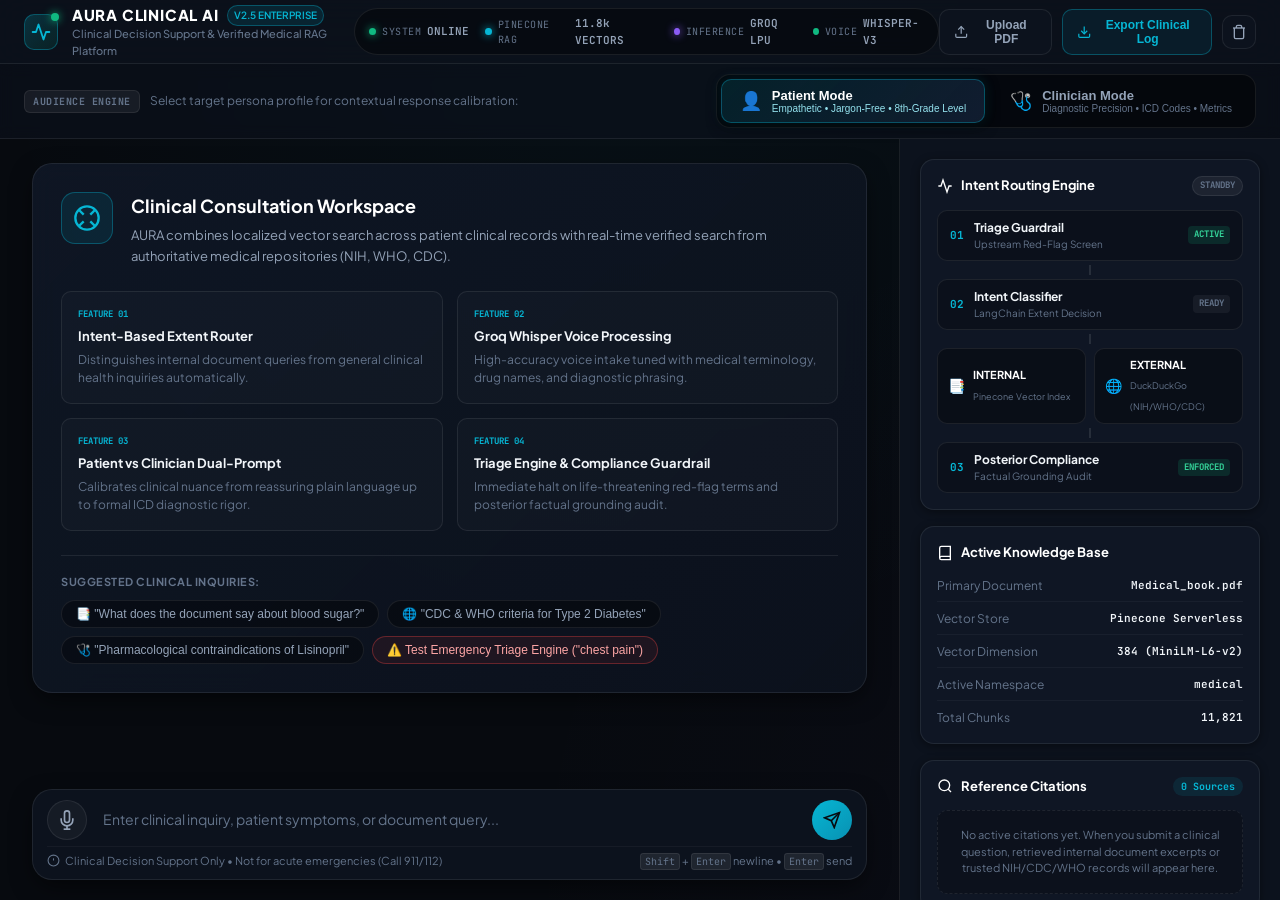
==== static/index.html @ 227b7abd "feat: refactor medical chatbot into AURA Clinical AI with LangChain router, Groq Whisper v3, dual-pr" ====
<!DOCTYPE html>
<html lang="en">
<head>
    <meta charset="UTF-8">
    <meta name="viewport" content="width=device-width, initial-scale=1.0">
    <title>AURA Clinical AI - Enterprise Decision Support & Medical RAG</title>
    <link rel="preconnect" href="https://fonts.googleapis.com">
    <link rel="preconnect" href="https://fonts.gstatic.com" crossorigin>
    <link href="https://fonts.googleapis.com/css2?family=Plus+Jakarta+Sans:wght@300;400;500;600;700;800&family=JetBrains+Mono:wght@400;500;600&display=swap" rel="stylesheet">
    <link rel="stylesheet" href="/static/style.css">
</head>
<body>
    <div class="app-layout">
        <!-- ============================================================
             1. TOP ENTERPRISE CLINICAL NAVIGATION BAR
        ============================================================ -->
        <header class="top-navbar">
            <div class="brand-group">
                <div class="brand-mark">
                    <svg class="pulse-icon" viewBox="0 0 24 24" fill="none" stroke="currentColor" stroke-width="2.2" stroke-linecap="round" stroke-linejoin="round">
                        <path d="M22 12h-4l-3 9L9 3l-3 9H2"/>
                    </svg>
                    <span class="live-ring"></span>
                </div>
                <div class="brand-titles">
                    <div class="title-row">
                        <h1 class="brand-title">AURA CLINICAL AI</h1>
                        <span class="badge-version">v2.5 Enterprise</span>
                    </div>
                    <p class="brand-subtitle">Clinical Decision Support & Verified Medical RAG Platform</p>
                </div>
            </div>

            <!-- Live Telemetry & Status Connection Indicators -->
            <div class="telemetry-bar">
                <div class="telemetry-item" id="system-status-indicator" title="System Health">
                    <span class="indicator-dot dot-green"></span>
                    <span class="telemetry-label">SYSTEM</span>
                    <span class="telemetry-val" id="status-system-val">ONLINE</span>
                </div>
                <div class="telemetry-item" id="pinecone-indicator" title="Pinecone Vector Knowledge Base">
                    <span class="indicator-dot dot-cyan"></span>
                    <span class="telemetry-label">PINECONE RAG</span>
                    <span class="telemetry-val" id="status-pinecone-val">11.8k VECTORS</span>
                </div>
                <div class="telemetry-item" id="groq-indicator" title="Inference Engine">
                    <span class="indicator-dot dot-purple"></span>
                    <span class="telemetry-label">INFERENCE</span>
                    <span class="telemetry-val" id="status-groq-val">GROQ LPU</span>
                </div>
                <div class="telemetry-item" id="whisper-indicator" title="Speech-to-Text Pipeline">
                    <span class="indicator-dot dot-emerald"></span>
                    <span class="telemetry-label">VOICE</span>
                    <span class="telemetry-val">WHISPER-V3</span>
                </div>
            </div>

            <!-- Utility Action Buttons -->
            <div class="nav-actions">
                <button id="btn-upload-pdf" class="btn-utility" title="Upload new medical report or PDF">
                    <svg viewBox="0 0 24 24" width="16" height="16" fill="none" stroke="currentColor" stroke-width="2"><path d="M21 15v4a2 2 0 0 1-2 2H5a2 2 0 0 1-2-2v-4"/><polyline points="17 8 12 3 7 8"/><line x1="12" y1="3" x2="12" y2="15"/></svg>
                    <span>Upload PDF</span>
                </button>
                <button id="btn-export-log" class="btn-utility btn-export" title="Export clinical session log for physician">
                    <svg viewBox="0 0 24 24" width="16" height="16" fill="none" stroke="currentColor" stroke-width="2"><path d="M21 15v4a2 2 0 0 1-2 2H5a2 2 0 0 1-2-2v-4"/><polyline points="7 10 12 15 17 10"/><line x1="12" y1="15" x2="12" y2="3"/></svg>
                    <span>Export Clinical Log</span>
                </button>
                <button id="btn-clear-chat" class="btn-utility btn-icon-only" title="Clear conversation">
                    <svg viewBox="0 0 24 24" width="16" height="16" fill="none" stroke="currentColor" stroke-width="2"><polyline points="3 6 5 6 21 6"/><path d="M19 6v14a2 2 0 0 1-2 2H7a2 2 0 0 1-2-2V6m3 0V4a2 2 0 0 1 2-2h4a2 2 0 0 1 2 2v2"/></svg>
                </button>
            </div>
        </header>

        <!-- ============================================================
             2. AUDIENCE MODIFIER DOCK (PATIENT VS CLINICIAN)
        ============================================================ -->
        <section class="audience-dock">
            <div class="dock-container">
                <div class="mode-label-group">
                    <span class="mode-badge">AUDIENCE ENGINE</span>
                    <span class="mode-caption">Select target persona profile for contextual response calibration:</span>
                </div>
                <div class="segmented-control" role="tablist">
                    <button type="button" class="segment-btn active" id="mode-patient" role="tab" aria-selected="true" data-mode="Patient">
                        <span class="segment-icon">👤</span>
                        <span class="segment-text">
                            <strong>Patient Mode</strong>
                            <small>Empathetic &bull; Jargon-Free &bull; 8th-Grade Level</small>
                        </span>
                    </button>
                    <button type="button" class="segment-btn" id="mode-clinician" role="tab" aria-selected="false" data-mode="Clinician">
                        <span class="segment-icon">🩺</span>
                        <span class="segment-text">
                            <strong>Clinician Mode</strong>
                            <small>Diagnostic Precision &bull; ICD Codes &bull; Metrics</small>
                        </span>
                    </button>
                </div>
            </div>
        </section>

        <!-- ============================================================
             3. PRIMARY TWO-PANE CLINICAL WORKSPACE
        ============================================================ -->
        <main class="main-workspace">
            <!-- LEFT / CENTER WORKSPACE: CONSULTATION STREAM & INPUT -->
            <section class="consultation-pane">
                <div class="stream-container" id="stream-container">
                    <!-- Initial Welcome Card -->
                    <div class="welcome-card" id="welcome-card">
                        <div class="welcome-header">
                            <div class="welcome-icon-box">
                                <svg viewBox="0 0 24 24" width="28" height="28" fill="none" stroke="currentColor" stroke-width="2"><circle cx="12" cy="12" r="10"/><path d="m4.93 4.93 4.24 4.24"/><path d="m14.83 9.17 4.24-4.24"/><path d="m14.83 14.83 4.24 4.24"/><path d="m9.17 14.83-4.24 4.24"/></svg>
                            </div>
                            <div>
                                <h2>Clinical Consultation Workspace</h2>
                                <p class="welcome-desc">AURA combines localized vector search across patient clinical records with real-time verified search from authoritative medical repositories (NIH, WHO, CDC).</p>
                            </div>
                        </div>

                        <div class="welcome-capabilities-grid">
                            <div class="cap-item">
                                <div class="cap-badge">FEATURE 01</div>
                                <h4>Intent-Based Extent Router</h4>
                                <p>Distinguishes internal document queries from general clinical health inquiries automatically.</p>
                            </div>
                            <div class="cap-item">
                                <div class="cap-badge">FEATURE 02</div>
                                <h4>Groq Whisper Voice Processing</h4>
                                <p>High-accuracy voice intake tuned with medical terminology, drug names, and diagnostic phrasing.</p>
                            </div>
                            <div class="cap-item">
                                <div class="cap-badge">FEATURE 03</div>
                                <h4>Patient vs Clinician Dual-Prompt</h4>
                                <p>Calibrates clinical nuance from reassuring plain language up to formal ICD diagnostic rigor.</p>
                            </div>
                            <div class="cap-item">
                                <div class="cap-badge">FEATURE 04</div>
                                <h4>Triage Engine & Compliance Guardrail</h4>
                                <p>Immediate halt on life-threatening red-flag terms and posterior factual grounding audit.</p>
                            </div>
                        </div>

                        <div class="welcome-chips-container">
                            <span class="chips-title">Suggested Clinical Inquiries:</span>
                            <div class="chips-list">
                                <button class="query-chip" data-query="What does the uploaded medical document indicate about blood sugar levels?">📑 "What does the document say about blood sugar?"</button>
                                <button class="query-chip" data-query="What are the symptoms and diagnostic criteria for Type 2 Diabetes according to the CDC and WHO?">🌐 "CDC & WHO criteria for Type 2 Diabetes"</button>
                                <button class="query-chip" data-query="What are the primary adverse reactions and pharmacological contraindications of Lisinopril?">🩺 "Pharmacological contraindications of Lisinopril"</button>
                                <button class="query-chip chip-emergency" data-query="I am experiencing crushing chest pain radiating to my left arm.">⚠️ Test Emergency Triage Engine ("chest pain")</button>
                            </div>
                        </div>
                    </div>

                    <!-- Consultation Messages Stream Container -->
                    <div class="messages-list" id="messages-list"></div>
                </div>

                <!-- Live Voice Recording Float Bar (Hidden by Default) -->
                <div class="voice-floating-bar" id="voice-recording-bar">
                    <div class="recording-visual">
                        <span class="rec-dot"></span>
                        <span class="rec-timer" id="recording-timer">00:00</span>
                        <div class="rec-wave">
                            <span class="bar bar-1"></span>
                            <span class="bar bar-2"></span>
                            <span class="bar bar-3"></span>
                            <span class="bar bar-4"></span>
                            <span class="bar bar-5"></span>
                        </div>
                    </div>
                    <div class="recording-info">
                        <span class="rec-status-text">Recording medical audio...</span>
                        <small class="rec-hint">Groq Whisper-v3 medical lexicon engaged</small>
                    </div>
                    <div class="recording-controls">
                        <button type="button" class="btn-rec-action btn-rec-cancel" id="btn-cancel-recording" title="Cancel recording">Cancel</button>
                        <button type="button" class="btn-rec-action btn-rec-stop" id="btn-stop-recording" title="Stop and transcribe">Stop & Transcribe</button>
                    </div>
                </div>

                <!-- Bottom Floating Input Dock -->
                <div class="input-dock">
                    <form id="chat-form" class="chat-form-box">
                        <div class="input-main-row">
                            <!-- Voice Input Trigger Button -->
                            <button type="button" id="btn-mic-toggle" class="btn-mic" title="Record Voice Consultation (Groq Whisper v3)">
                                <svg class="mic-icon" viewBox="0 0 24 24" width="20" height="20" fill="none" stroke="currentColor" stroke-width="2"><path d="M12 1a3 3 0 0 0-3 3v8a3 3 0 0 0 6 0V4a3 3 0 0 0-3-3z"/><path d="M19 10v2a7 7 0 0 1-14 0v-2"/><line x1="12" y1="19" x2="12" y2="23"/><line x1="8" y1="23" x2="16" y2="23"/></svg>
                            </button>

                            <!-- Question Textarea -->
                            <textarea 
                                id="user-input" 
                                name="question" 
                                class="chat-textarea" 
                                rows="1" 
                                placeholder="Enter clinical inquiry, patient symptoms, or document query..." 
                                required
                            ></textarea>

                            <!-- Send Inquiry Button -->
                            <button type="submit" id="btn-send" class="btn-send" title="Send Inquiry (Enter)">
                                <svg viewBox="0 0 24 24" width="18" height="18" fill="none" stroke="currentColor" stroke-width="2.2"><line x1="22" y1="2" x2="11" y2="13"/><polygon points="22 2 15 22 11 13 2 9 22 2"/></svg>
                            </button>
                        </div>
                        <div class="input-footer-row">
                            <div class="emergency-disclaimer">
                                <svg viewBox="0 0 24 24" width="13" height="13" fill="none" stroke="currentColor" stroke-width="2"><circle cx="12" cy="12" r="10"/><line x1="12" y1="8" x2="12" y2="12"/><line x1="12" y1="16" x2="12.01" y2="16"/></svg>
                                <span>Clinical Decision Support Only &bull; Not for acute emergencies (Call 911/112)</span>
                            </div>
                            <div class="keyboard-shortcuts">
                                <kbd>Shift</kbd> + <kbd>Enter</kbd> newline &bull; <kbd>Enter</kbd> send
                            </div>
                        </div>
                    </form>
                </div>
            </section>

            <!-- RIGHT CLINICAL INTELLIGENCE & TELEMETRY SIDEBAR -->
            <aside class="sidebar-pane">
                <!-- Card 1: Intent Routing Monitor -->
                <div class="sidebar-card">
                    <div class="card-header">
                        <div class="card-header-title">
                            <svg viewBox="0 0 24 24" width="16" height="16" fill="none" stroke="currentColor" stroke-width="2"><polyline points="22 12 18 12 15 21 9 3 6 12 2 12"/></svg>
                            <h3>Intent Routing Engine</h3>
                        </div>
                        <span class="card-badge" id="sidebar-route-badge">STANDBY</span>
                    </div>
                    <div class="routing-pipeline-diagram">
                        <div class="pipeline-step step-triage">
                            <span class="step-num">01</span>
                            <div class="step-content">
                                <span class="step-title">Triage Guardrail</span>
                                <small>Upstream Red-Flag Screen</small>
                            </div>
                            <span class="step-status status-ok">ACTIVE</span>
                        </div>
                        <div class="pipeline-connector"></div>
                        <div class="pipeline-step step-router">
                            <span class="step-num">02</span>
                            <div class="step-content">
                                <span class="step-title">Intent Classifier</span>
                                <small>LangChain Extent Decision</small>
                            </div>
                            <span class="step-status" id="step-router-status">READY</span>
                        </div>
                        <div class="pipeline-connector"></div>
                        <div class="pipeline-branch">
                            <div class="branch-item" id="branch-internal">
                                <span class="branch-icon">📑</span>
                                <div>
                                    <strong>INTERNAL</strong>
                                    <small>Pinecone Vector Index</small>
                                </div>
                            </div>
                            <div class="branch-item" id="branch-external">
                                <span class="branch-icon">🌐</span>
                                <div>
                                    <strong>EXTERNAL</strong>
                                    <small>DuckDuckGo (NIH/WHO/CDC)</small>
                                </div>
                            </div>
                        </div>
                        <div class="pipeline-connector"></div>
                        <div class="pipeline-step step-audit">
                            <span class="step-num">03</span>
                            <div class="step-content">
                                <span class="step-title">Posterior Compliance</span>
                                <small>Factual Grounding Audit</small>
                            </div>
                            <span class="step-status status-ok">ENFORCED</span>
                        </div>
                    </div>
                </div>

                <!-- Card 2: Knowledge Base Telemetry -->
                <div class="sidebar-card">
                    <div class="card-header">
                        <div class="card-header-title">
                            <svg viewBox="0 0 24 24" width="16" height="16" fill="none" stroke="currentColor" stroke-width="2"><path d="M4 19.5A2.5 2.5 0 0 1 6.5 17H20"/><path d="M6.5 2H20v20H6.5A2.5 2.5 0 0 1 4 19.5v-15A2.5 2.5 0 0 1 6.5 2z"/></svg>
                            <h3>Active Knowledge Base</h3>
                        </div>
                    </div>
                    <div class="kb-metrics-list">
                        <div class="kb-metric">
                            <span class="kb-label">Primary Document</span>
                            <span class="kb-value">Medical_book.pdf</span>
                        </div>
                        <div class="kb-metric">
                            <span class="kb-label">Vector Store</span>
                            <span class="kb-value">Pinecone Serverless</span>
                        </div>
                        <div class="kb-metric">
                            <span class="kb-label">Vector Dimension</span>
                            <span class="kb-value">384 (MiniLM-L6-v2)</span>
                        </div>
                        <div class="kb-metric">
                            <span class="kb-label">Active Namespace</span>
                            <span class="kb-value" id="kb-namespace-val">medical</span>
                        </div>
                        <div class="kb-metric">
                            <span class="kb-label">Total Chunks</span>
                            <span class="kb-value" id="kb-chunks-val">11,821</span>
                        </div>
                    </div>
                </div>

                <!-- Card 3: Source Citations Inspector -->
                <div class="sidebar-card" id="citations-sidebar-card">
                    <div class="card-header">
                        <div class="card-header-title">
                            <svg viewBox="0 0 24 24" width="16" height="16" fill="none" stroke="currentColor" stroke-width="2"><circle cx="11" cy="11" r="8"/><line x1="21" y1="21" x2="16.65" y2="16.65"/></svg>
                            <h3>Reference Citations</h3>
                        </div>
                        <span class="citations-count-pill" id="citations-count-pill">0 Sources</span>
                    </div>
                    <div class="citations-body" id="sidebar-citations-body">
                        <div class="citations-empty-state">
                            <p>No active citations yet. When you submit a clinical question, retrieved internal document excerpts or trusted NIH/CDC/WHO records will appear here.</p>
                        </div>
                    </div>
                </div>

                <!-- Card 4: Session Metrics & Compliance Log -->
                <div class="sidebar-card">
                    <div class="card-header">
                        <div class="card-header-title">
                            <svg viewBox="0 0 24 24" width="16" height="16" fill="none" stroke="currentColor" stroke-width="2"><rect x="2" y="3" width="20" height="14" rx="2" ry="2"/><line x1="8" y1="21" x2="16" y2="21"/><line x1="12" y1="17" x2="12" y2="21"/></svg>
                            <h3>Clinical Session Audit</h3>
                        </div>
                    </div>
                    <div class="session-stats-grid">
                        <div class="stat-box">
                            <span class="stat-num" id="stat-query-count">0</span>
                            <span class="stat-name">Inquiries</span>
                        </div>
                        <div class="stat-box">
                            <span class="stat-num" id="stat-route-internal">0</span>
                            <span class="stat-name">Internal RAG</span>
                        </div>
                        <div class="stat-box">
                            <span class="stat-num" id="stat-route-external">0</span>
                            <span class="stat-name">External DDG</span>
                        </div>
                        <div class="stat-box">
                            <span class="stat-num" id="stat-triage-count">0</span>
                            <span class="stat-name">Emergency Triaged</span>
                        </div>
                    </div>
                </div>
            </aside>
        </main>

        <!-- ============================================================
             4. MODAL: PDF UPLOAD WORKSTATION
        ============================================================ -->
        <div class="modal-backdrop" id="modal-upload" style="display: none;">
            <div class="modal-box">
                <div class="modal-header">
                    <div class="modal-title-group">
                        <div class="modal-icon">📑</div>
                        <div>
                            <h3>Ingest Clinical PDF Document</h3>
                            <p>Upload a new medical record, lab report, or textbook into Pinecone vector index.</p>
                        </div>
                    </div>
                    <button type="button" class="btn-modal-close" id="btn-close-upload-modal">&times;</button>
                </div>
                <div class="modal-body">
                    <div class="drop-zone" id="pdf-drop-zone">
                        <svg viewBox="0 0 24 24" width="40" height="40" fill="none" stroke="currentColor" stroke-width="1.8"><path d="M21 15v4a2 2 0 0 1-2 2H5a2 2 0 0 1-2-2v-4"/><polyline points="17 8 12 3 7 8"/><line x1="12" y1="3" x2="12" y2="15"/></svg>
                        <p class="drop-text">Drag & drop clinical PDF file here, or <span class="drop-highlight">browse files</span></p>
                        <span class="drop-sub">Supported format: PDF up to 32MB</span>
                        <input type="file" id="pdf-file-input" accept="application/pdf" style="display: none;">
                    </div>
                    <div class="file-preview-bar" id="file-preview-bar" style="display: none;">
                        <span class="preview-filename" id="preview-filename">report.pdf</span>
                        <span class="preview-filesize" id="preview-filesize">2.4 MB</span>
                    </div>
                    <div class="upload-progress-box" id="upload-progress-box" style="display: none;">
                        <div class="progress-bar-track">
                            <div class="progress-bar-fill" id="upload-progress-bar"></div>
                        </div>
                        <span class="progress-status-text" id="upload-progress-text">Processing document chunks and generating embeddings...</span>
                    </div>
                </div>
                <div class="modal-footer">
                    <button type="button" class="btn-modal-cancel" id="btn-cancel-upload">Cancel</button>
                    <button type="button" class="btn-modal-primary" id="btn-submit-upload" disabled>Ingest into Knowledge Base</button>
                </div>
            </div>
        </div>

        <!-- ============================================================
             5. MODAL: CLINICAL SESSION EXPORT PREVIEW
        ============================================================ -->
        <div class="modal-backdrop" id="modal-export" style="display: none;">
            <div class="modal-box modal-lg">
                <div class="modal-header">
                    <div class="modal-title-group">
                        <div class="modal-icon">📋</div>
                        <div>
                            <h3>Physician Clinical Consultation Log</h3>
                            <p>Structured summary of patient interactions, source citations, and audit verification.</p>
                        </div>
                    </div>
                    <button type="button" class="btn-modal-close" id="btn-close-export-modal">&times;</button>
                </div>
                <div class="modal-body">
                    <pre class="export-preview-pane" id="export-preview-pane"></pre>
                </div>
                <div class="modal-footer">
                    <button type="button" class="btn-modal-cancel" id="btn-copy-export">Copy to Clipboard</button>
                    <button type="button" class="btn-modal-secondary" id="btn-download-json">Download JSON</button>
                    <button type="button" class="btn-modal-primary" id="btn-download-txt">Download Formatted Report (.txt)</button>
                </div>
            </div>
        </div>
    </div>

    <!-- Application JavaScript Runtime -->
    <script src="/static/script.js"></script>
</body>
</html>
---- static/style.css ----
/* ==============================================================================
   AURA CLINICAL AI - ENTERPRISE OBSIDIAN & SLATE DARK THEME
   Production Clinical Decision Support Stylesheet
============================================================================== */

:root {
    /* Obsidian & Slate Palette */
    --bg-canvas: #070a0f;
    --bg-surface: #0c121d;
    --bg-surface-hover: #111a2a;
    --bg-elevated: #152238;
    --bg-card: rgba(16, 24, 39, 0.75);
    --bg-glass: rgba(12, 18, 29, 0.85);
    --bg-glass-card: rgba(21, 34, 56, 0.6);

    /* Hairline Glassmorphism Borders */
    --border-subtle: rgba(255, 255, 255, 0.08);
    --border-medium: rgba(255, 255, 255, 0.14);
    --border-cyan: rgba(6, 182, 212, 0.35);
    --border-emerald: rgba(16, 185, 129, 0.35);
    --border-red: rgba(239, 68, 68, 0.45);

    /* Accent & Clinical Colors */
    --cyan-primary: #06b6d4;
    --cyan-glow: rgba(6, 182, 212, 0.25);
    --emerald-primary: #10b981;
    --emerald-glow: rgba(16, 185, 129, 0.25);
    --purple-primary: #8b5cf6;
    --purple-glow: rgba(139, 92, 246, 0.25);
    --amber-primary: #f59e0b;
    --amber-glow: rgba(245, 158, 11, 0.25);
    --red-emergency: #ef4444;
    --red-emergency-deep: #7f1d1d;
    --red-glow: rgba(239, 68, 68, 0.4);

    /* Typography Hierarchy */
    --text-pure: #ffffff;
    --text-primary: #f1f5f9;
    --text-secondary: #94a3b8;
    --text-muted: #64748b;
    --text-dark: #334155;

    /* Shadows & Radii */
    --radius-sm: 6px;
    --radius-md: 10px;
    --radius-lg: 14px;
    --radius-xl: 20px;
    --radius-full: 9999px;

    --shadow-sm: 0 2px 8px rgba(0, 0, 0, 0.4);
    --shadow-md: 0 8px 24px -4px rgba(0, 0, 0, 0.6);
    --shadow-lg: 0 16px 36px -8px rgba(0, 0, 0, 0.8);
    --shadow-cyan: 0 0 20px rgba(6, 182, 212, 0.2);
    --shadow-emergency: 0 0 30px rgba(239, 68, 68, 0.35);

    /* Transitions */
    --trans-fast: 0.15s cubic-bezier(0.4, 0, 0.2, 1);
    --trans-normal: 0.25s cubic-bezier(0.4, 0, 0.2, 1);
}

/* ==============================================================================
   RESET & FOUNDATION
============================================================================== */

*, *::before, *::after {
    box-sizing: border-box;
    margin: 0;
    padding: 0;
}

html, body {
    width: 100%;
    height: 100%;
    background-color: var(--bg-canvas);
    color: var(--text-primary);
    font-family: 'Plus Jakarta Sans', -apple-system, BlinkMacSystemFont, 'Segoe UI', Roboto, sans-serif;
    font-size: 14px;
    line-height: 1.5;
    -webkit-font-smoothing: antialiased;
    -moz-osx-font-smoothing: grayscale;
    overflow: hidden;
}

/* Custom Scrollbars */
::-webkit-scrollbar {
    width: 6px;
    height: 6px;
}
::-webkit-scrollbar-track {
    background: transparent;
}
::-webkit-scrollbar-thumb {
    background: rgba(255, 255, 255, 0.12);
    border-radius: var(--radius-full);
}
::-webkit-scrollbar-thumb:hover {
    background: rgba(255, 255, 255, 0.22);
}

/* ==============================================================================
   APPLICATION LAYOUT CONTAINER
============================================================================== */

.app-layout {
    display: flex;
    flex-direction: column;
    height: 100vh;
    width: 100vw;
    background: radial-gradient(circle at 50% 0%, rgba(6, 182, 212, 0.04) 0%, transparent 60%),
                radial-gradient(circle at 100% 100%, rgba(139, 92, 246, 0.03) 0%, transparent 50%),
                var(--bg-canvas);
    position: relative;
    overflow: hidden;
}

/* ==============================================================================
   1. TOP CLINICAL NAVIGATION BAR
============================================================================== */

.top-navbar {
    display: flex;
    align-items: center;
    justify-content: space-between;
    height: 64px;
    padding: 0 24px;
    background: var(--bg-glass);
    backdrop-filter: blur(16px);
    -webkit-backdrop-filter: blur(16px);
    border-bottom: 1px solid var(--border-subtle);
    z-index: 100;
    flex-shrink: 0;
}

.brand-group {
    display: flex;
    align-items: center;
    gap: 14px;
}

.brand-mark {
    position: relative;
    width: 36px;
    height: 36px;
    background: linear-gradient(135deg, rgba(6, 182, 212, 0.2), rgba(16, 185, 129, 0.1));
    border: 1px solid var(--border-cyan);
    border-radius: var(--radius-md);
    display: flex;
    align-items: center;
    justify-content: center;
    color: var(--cyan-primary);
}

.pulse-icon {
    width: 20px;
    height: 20px;
    animation: gentle-heartbeat 2.4s ease-in-out infinite;
}

.live-ring {
    position: absolute;
    top: -2px;
    right: -2px;
    width: 8px;
    height: 8px;
    background-color: var(--emerald-primary);
    border-radius: 50%;
    box-shadow: 0 0 8px var(--emerald-primary);
}

.brand-titles {
    display: flex;
    flex-direction: column;
}

.title-row {
    display: flex;
    align-items: center;
    gap: 8px;
}

.brand-title {
    font-size: 15px;
    font-weight: 800;
    letter-spacing: 0.8px;
    color: var(--text-pure);
}

.badge-version {
    font-size: 10px;
    font-weight: 600;
    text-transform: uppercase;
    padding: 2px 6px;
    background: rgba(6, 182, 212, 0.12);
    border: 1px solid var(--border-cyan);
    color: var(--cyan-primary);
    border-radius: var(--radius-full);
}

.brand-subtitle {
    font-size: 11px;
    color: var(--text-muted);
    font-weight: 500;
}

/* Telemetry Connection Bar */
.telemetry-bar {
    display: flex;
    align-items: center;
    gap: 16px;
    background: rgba(0, 0, 0, 0.35);
    padding: 6px 14px;
    border-radius: var(--radius-full);
    border: 1px solid var(--border-subtle);
}

.telemetry-item {
    display: flex;
    align-items: center;
    gap: 6px;
    font-size: 11px;
    font-family: 'JetBrains Mono', monospace;
}

.indicator-dot {
    width: 7px;
    height: 7px;
    border-radius: 50%;
    display: inline-block;
    position: relative;
}

.dot-green {
    background-color: var(--emerald-primary);
    box-shadow: 0 0 8px var(--emerald-primary);
    animation: pulse-ring 2s infinite;
}

.dot-cyan {
    background-color: var(--cyan-primary);
    box-shadow: 0 0 8px var(--cyan-primary);
}

.dot-purple {
    background-color: var(--purple-primary);
    box-shadow: 0 0 8px var(--purple-primary);
}

.dot-emerald {
    background-color: var(--emerald-primary);
}

.telemetry-label {
    color: var(--text-muted);
    font-size: 10px;
    letter-spacing: 0.5px;
}

.telemetry-val {
    color: var(--text-secondary);
    font-weight: 600;
}

/* Nav Actions */
.nav-actions {
    display: flex;
    align-items: center;
    gap: 10px;
}

.btn-utility {
    display: flex;
    align-items: center;
    gap: 7px;
    padding: 8px 14px;
    background: var(--bg-surface);
    border: 1px solid var(--border-subtle);
    border-radius: var(--radius-md);
    color: var(--text-secondary);
    font-size: 12px;
    font-weight: 600;
    cursor: pointer;
    transition: all var(--trans-fast);
}

.btn-utility:hover {
    background: var(--bg-surface-hover);
    border-color: var(--border-medium);
    color: var(--text-primary);
}

.btn-export {
    background: rgba(6, 182, 212, 0.08);
    border-color: var(--border-cyan);
    color: var(--cyan-primary);
}

.btn-export:hover {
    background: rgba(6, 182, 212, 0.16);
    color: var(--text-pure);
    box-shadow: var(--shadow-cyan);
}

.btn-icon-only {
    padding: 8px;
}

/* ==============================================================================
   2. AUDIENCE MODIFIER DOCK (PATIENT VS CLINICIAN)
============================================================================== */

.audience-dock {
    padding: 10px 24px;
    background: rgba(12, 18, 29, 0.6);
    border-bottom: 1px solid var(--border-subtle);
    backdrop-filter: blur(8px);
    flex-shrink: 0;
}

.dock-container {
    max-width: 1400px;
    margin: 0 auto;
    display: flex;
    align-items: center;
    justify-content: space-between;
    gap: 20px;
}

.mode-label-group {
    display: flex;
    align-items: center;
    gap: 10px;
}

.mode-badge {
    font-size: 10px;
    font-weight: 700;
    font-family: 'JetBrains Mono', monospace;
    padding: 3px 8px;
    background: rgba(255, 255, 255, 0.06);
    border: 1px solid var(--border-subtle);
    border-radius: var(--radius-sm);
    color: var(--text-muted);
    letter-spacing: 0.5px;
}

.mode-caption {
    font-size: 12px;
    color: var(--text-muted);
}

.segmented-control {
    display: flex;
    background: rgba(0, 0, 0, 0.45);
    padding: 4px;
    border-radius: var(--radius-lg);
    border: 1px solid var(--border-subtle);
    gap: 6px;
}

.segment-btn {
    display: flex;
    align-items: center;
    gap: 10px;
    padding: 8px 18px;
    background: transparent;
    border: 1px solid transparent;
    border-radius: var(--radius-md);
    cursor: pointer;
    color: var(--text-secondary);
    transition: all var(--trans-normal);
    text-align: left;
}

.segment-btn:hover {
    color: var(--text-primary);
    background: rgba(255, 255, 255, 0.03);
}

.segment-btn.active {
    background: linear-gradient(135deg, rgba(6, 182, 212, 0.15), rgba(21, 34, 56, 0.8));
    border-color: var(--border-cyan);
    color: var(--text-pure);
    box-shadow: 0 4px 14px rgba(0, 0, 0, 0.5), 0 0 12px rgba(6, 182, 212, 0.15);
}

.segment-icon {
    font-size: 18px;
}

.segment-text {
    display: flex;
    flex-direction: column;
}

.segment-text strong {
    font-size: 13px;
    font-weight: 700;
}

.segment-text small {
    font-size: 10px;
    color: var(--text-muted);
    font-weight: 500;
}

.segment-btn.active .segment-text small {
    color: #94e2ee;
}

/* ==============================================================================
   3. PRIMARY TWO-PANE WORKSPACE
============================================================================== */

.main-workspace {
    display: grid;
    grid-template-columns: 1fr 380px;
    flex: 1;
    overflow: hidden;
    position: relative;
}

/* ------------------------------------------------------------------------------
   LEFT/CENTER PANE: CONSULTATION STREAM
------------------------------------------------------------------------------ */

.consultation-pane {
    display: flex;
    flex-direction: column;
    height: 100%;
    overflow: hidden;
    position: relative;
    border-right: 1px solid var(--border-subtle);
}

.stream-container {
    flex: 1;
    overflow-y: auto;
    padding: 24px 32px;
    display: flex;
    flex-direction: column;
    gap: 20px;
}

/* Welcome Hero Card */
.welcome-card {
    background: linear-gradient(135deg, rgba(16, 24, 39, 0.85) 0%, rgba(12, 18, 29, 0.95) 100%);
    border: 1px solid var(--border-subtle);
    border-radius: var(--radius-xl);
    padding: 28px;
    box-shadow: var(--shadow-md);
    backdrop-filter: blur(12px);
    animation: fade-in-up 0.4s ease-out;
}

.welcome-header {
    display: flex;
    gap: 18px;
    margin-bottom: 24px;
}

.welcome-icon-box {
    width: 52px;
    height: 52px;
    background: rgba(6, 182, 212, 0.1);
    border: 1px solid var(--border-cyan);
    border-radius: var(--radius-lg);
    display: flex;
    align-items: center;
    justify-content: center;
    color: var(--cyan-primary);
    flex-shrink: 0;
}

.welcome-header h2 {
    font-size: 18px;
    font-weight: 700;
    color: var(--text-pure);
    margin-bottom: 6px;
}

.welcome-desc {
    color: var(--text-secondary);
    font-size: 13px;
    line-height: 1.6;
    max-width: 720px;
}

.welcome-capabilities-grid {
    display: grid;
    grid-template-columns: repeat(2, 1fr);
    gap: 14px;
    margin-bottom: 24px;
}

.cap-item {
    background: rgba(255, 255, 255, 0.02);
    border: 1px solid var(--border-subtle);
    padding: 16px;
    border-radius: var(--radius-md);
    transition: all var(--trans-fast);
}

.cap-item:hover {
    border-color: rgba(255, 255, 255, 0.15);
    background: rgba(255, 255, 255, 0.04);
}

.cap-badge {
    font-size: 9px;
    font-family: 'JetBrains Mono', monospace;
    font-weight: 700;
    color: var(--cyan-primary);
    margin-bottom: 6px;
}

.cap-item h4 {
    font-size: 13px;
    font-weight: 700;
    color: var(--text-primary);
    margin-bottom: 4px;
}

.cap-item p {
    font-size: 12px;
    color: var(--text-muted);
    line-height: 1.5;
}

.welcome-chips-container {
    border-top: 1px solid var(--border-subtle);
    padding-top: 18px;
}

.chips-title {
    display: block;
    font-size: 11px;
    font-weight: 700;
    color: var(--text-muted);
    text-transform: uppercase;
    letter-spacing: 0.5px;
    margin-bottom: 10px;
}

.chips-list {
    display: flex;
    flex-wrap: wrap;
    gap: 8px;
}

.query-chip {
    background: rgba(0, 0, 0, 0.35);
    border: 1px solid var(--border-subtle);
    color: var(--text-secondary);
    font-size: 12px;
    padding: 6px 14px;
    border-radius: var(--radius-full);
    cursor: pointer;
    transition: all var(--trans-fast);
}

.query-chip:hover {
    background: rgba(6, 182, 212, 0.12);
    border-color: var(--border-cyan);
    color: var(--text-primary);
}

.chip-emergency {
    border-color: rgba(239, 68, 68, 0.35);
    color: #fca5a5;
    background: rgba(239, 68, 68, 0.08);
}

.chip-emergency:hover {
    background: rgba(239, 68, 68, 0.2);
    border-color: var(--red-emergency);
    color: #fee2e2;
}

/* ------------------------------------------------------------------------------
   MESSAGES STREAM (CARDS & BUBBLES)
------------------------------------------------------------------------------ */

.messages-list {
    display: flex;
    flex-direction: column;
    gap: 20px;
    padding-bottom: 20px;
}

/* User Inquiry Card */
.message-card-user {
    align-self: flex-end;
    max-width: 80%;
    background: linear-gradient(135deg, rgba(21, 34, 56, 0.8) 0%, rgba(16, 24, 39, 0.95) 100%);
    border: 1px solid var(--border-medium);
    border-radius: var(--radius-lg) var(--radius-lg) 2px var(--radius-lg);
    padding: 16px 20px;
    box-shadow: var(--shadow-sm);
    animation: fade-in-up 0.25s ease-out;
}

.user-card-meta {
    display: flex;
    align-items: center;
    justify-content: space-between;
    gap: 16px;
    margin-bottom: 8px;
    font-size: 11px;
}

.user-tag {
    font-weight: 700;
    color: var(--cyan-primary);
    font-family: 'JetBrains Mono', monospace;
}

.user-time {
    color: var(--text-muted);
}

.user-text {
    font-size: 14px;
    color: var(--text-pure);
    line-height: 1.6;
    white-space: pre-wrap;
    word-break: break-word;
}

/* AI Clinical Response Card */
.message-card-ai {
    align-self: flex-start;
    width: 100%;
    max-width: 96%;
    background: var(--bg-card);
    border: 1px solid var(--border-subtle);
    border-radius: var(--radius-lg);
    box-shadow: var(--shadow-md);
    backdrop-filter: blur(12px);
    overflow: hidden;
    animation: fade-in-up 0.3s ease-out;
}

.ai-card-header {
    display: flex;
    align-items: center;
    justify-content: space-between;
    padding: 12px 18px;
    background: rgba(0, 0, 0, 0.3);
    border-bottom: 1px solid var(--border-subtle);
    flex-wrap: wrap;
    gap: 10px;
}

.ai-meta-badges {
    display: flex;
    align-items: center;
    gap: 8px;
    flex-wrap: wrap;
}

.badge-route {
    display: flex;
    align-items: center;
    gap: 5px;
    font-size: 10px;
    font-weight: 700;
    font-family: 'JetBrains Mono', monospace;
    padding: 3px 9px;
    border-radius: var(--radius-full);
}

.route-internal {
    background: rgba(6, 182, 212, 0.15);
    border: 1px solid var(--border-cyan);
    color: var(--cyan-primary);
}

.route-external {
    background: rgba(139, 92, 246, 0.15);
    border: 1px solid rgba(139, 92, 246, 0.35);
    color: #c084fc;
}

.badge-audience {
    font-size: 10px;
    font-weight: 700;
    font-family: 'JetBrains Mono', monospace;
    padding: 3px 9px;
    border-radius: var(--radius-full);
    background: rgba(255, 255, 255, 0.05);
    border: 1px solid var(--border-subtle);
    color: var(--text-secondary);
}

.badge-compliance {
    display: flex;
    align-items: center;
    gap: 4px;
    font-size: 10px;
    font-weight: 600;
    padding: 3px 9px;
    border-radius: var(--radius-full);
}

.compliance-pass {
    background: rgba(16, 185, 129, 0.12);
    border: 1px solid var(--border-emerald);
    color: #34d399;
}

.compliance-fail {
    background: rgba(239, 68, 68, 0.15);
    border: 1px solid var(--border-red);
    color: #f87171;
}

.ai-card-time {
    font-size: 11px;
    color: var(--text-muted);
    font-family: 'JetBrains Mono', monospace;
}

.ai-card-body {
    padding: 20px 22px;
    color: var(--text-primary);
    font-size: 14px;
    line-height: 1.7;
    word-break: break-word;
}

.ai-card-body h3, .ai-card-body h4 {
    color: var(--text-pure);
    margin: 14px 0 6px 0;
    font-weight: 700;
}

.ai-card-body h3:first-child, .ai-card-body h4:first-child {
    margin-top: 0;
}

.ai-card-body p {
    margin-bottom: 12px;
}

.ai-card-body p:last-child {
    margin-bottom: 0;
}

.ai-card-body ul, .ai-card-body ol {
    margin: 8px 0 14px 22px;
}

.ai-card-body li {
    margin-bottom: 6px;
}

.ai-card-body strong {
    color: var(--text-pure);
    font-weight: 700;
}

/* Citations Drawer Trigger inside AI Card */
.ai-card-footer {
    padding: 10px 18px;
    background: rgba(0, 0, 0, 0.25);
    border-top: 1px solid var(--border-subtle);
    display: flex;
    align-items: center;
    justify-content: space-between;
    font-size: 12px;
}

.btn-toggle-sources {
    background: transparent;
    border: none;
    color: var(--cyan-primary);
    cursor: pointer;
    font-size: 12px;
    font-weight: 600;
    display: flex;
    align-items: center;
    gap: 6px;
    padding: 4px 8px;
    border-radius: var(--radius-sm);
    transition: background var(--trans-fast);
}

.btn-toggle-sources:hover {
    background: rgba(6, 182, 212, 0.1);
}

.inline-sources-drawer {
    display: none;
    padding: 14px 18px;
    background: rgba(0, 0, 0, 0.4);
    border-top: 1px solid var(--border-subtle);
}

.inline-sources-drawer.open {
    display: block;
    animation: fade-in-up 0.2s ease-out;
}

.inline-source-item {
    background: rgba(255, 255, 255, 0.03);
    border: 1px solid var(--border-subtle);
    border-radius: var(--radius-md);
    padding: 10px 14px;
    margin-bottom: 8px;
    font-size: 12px;
}

.inline-source-item:last-child {
    margin-bottom: 0;
}

.source-item-header {
    display: flex;
    align-items: center;
    justify-content: space-between;
    margin-bottom: 4px;
}

.source-title {
    font-weight: 700;
    color: var(--cyan-primary);
}

.source-meta {
    font-size: 10px;
    color: var(--text-muted);
    font-family: 'JetBrains Mono', monospace;
}

.source-snippet {
    color: var(--text-secondary);
    line-height: 1.5;
    font-style: italic;
}

/* ------------------------------------------------------------------------------
   FEATURE 4: HIGH-CONTRAST EMERGENCY WARNING CARD
------------------------------------------------------------------------------ */

.emergency-alert-card {
    background: linear-gradient(135deg, rgba(127, 29, 29, 0.9) 0%, rgba(69, 10, 10, 0.95) 100%);
    border: 2px solid var(--red-emergency);
    border-radius: var(--radius-xl);
    padding: 24px 28px;
    box-shadow: var(--shadow-emergency);
    animation: pulse-emergency-border 2s infinite, fade-in-up 0.3s ease-out;
    color: #fff;
    margin-bottom: 10px;
}

.emergency-card-header {
    display: flex;
    align-items: center;
    gap: 16px;
    margin-bottom: 16px;
    border-bottom: 1px solid rgba(255, 255, 255, 0.2);
    padding-bottom: 14px;
}

.siren-icon-box {
    width: 48px;
    height: 48px;
    background: rgba(239, 68, 68, 0.3);
    border: 2px solid #f87171;
    border-radius: var(--radius-lg);
    display: flex;
    align-items: center;
    justify-content: center;
    font-size: 24px;
    animation: gentle-shake 1.5s infinite;
}

.emergency-title-block h3 {
    font-size: 18px;
    font-weight: 800;
    letter-spacing: 0.5px;
    color: #fee2e2;
}

.emergency-title-block p {
    font-size: 12px;
    color: #fca5a5;
    font-weight: 600;
}

.emergency-body {
    margin-bottom: 20px;
    font-size: 14px;
    line-height: 1.6;
    color: #fef2f2;
}

.emergency-matched-tag {
    display: inline-block;
    padding: 2px 8px;
    background: rgba(0, 0, 0, 0.4);
    border: 1px solid rgba(255, 255, 255, 0.3);
    border-radius: var(--radius-sm);
    font-family: 'JetBrains Mono', monospace;
    font-weight: 700;
    color: #fed7aa;
}

.emergency-hotlines-grid {
    display: grid;
    grid-template-columns: repeat(3, 1fr);
    gap: 12px;
    margin-bottom: 16px;
}

.hotline-btn-card {
    background: rgba(0, 0, 0, 0.4);
    border: 1px solid rgba(255, 255, 255, 0.25);
    border-radius: var(--radius-md);
    padding: 12px;
    text-decoration: none;
    color: #fff;
    display: flex;
    flex-direction: column;
    align-items: center;
    justify-content: center;
    text-align: center;
    transition: all var(--trans-fast);
}

.hotline-btn-card:hover {
    background: rgba(255, 255, 255, 0.15);
    border-color: #fff;
    transform: translateY(-2px);
}

.hotline-number {
    font-size: 16px;
    font-weight: 800;
    color: #fef08a;
    font-family: 'JetBrains Mono', monospace;
}

.hotline-label {
    font-size: 11px;
    color: #fca5a5;
    margin-top: 4px;
}

.emergency-directive {
    background: rgba(0, 0, 0, 0.5);
    padding: 10px 14px;
    border-radius: var(--radius-md);
    font-size: 12px;
    color: #fecaca;
    border-left: 3px solid #f87171;
}

/* Compliance Refusal Card */
.compliance-refusal-card {
    background: linear-gradient(135deg, rgba(41, 24, 15, 0.9) 0%, rgba(20, 15, 10, 0.95) 100%);
    border: 1px solid var(--border-red);
    border-radius: var(--radius-lg);
    padding: 18px 22px;
    color: #fed7aa;
    font-size: 13px;
    line-height: 1.6;
}

.compliance-refusal-card h4 {
    color: #fb923c;
    font-size: 14px;
    font-weight: 700;
    margin-bottom: 8px;
    display: flex;
    align-items: center;
    gap: 8px;
}

/* ------------------------------------------------------------------------------
   FEATURE 2: LIVE VOICE RECORDING FLOAT DOCK
------------------------------------------------------------------------------ */

.voice-floating-bar {
    display: none;
    align-items: center;
    justify-content: space-between;
    margin: 0 32px 14px 32px;
    padding: 12px 20px;
    background: linear-gradient(135deg, rgba(16, 24, 39, 0.98), rgba(21, 34, 56, 0.95));
    border: 1px solid var(--border-cyan);
    border-radius: var(--radius-xl);
    box-shadow: var(--shadow-cyan), var(--shadow-md);
    backdrop-filter: blur(16px);
    animation: fade-in-up 0.25s ease-out;
}

.voice-floating-bar.active {
    display: flex;
}

.recording-visual {
    display: flex;
    align-items: center;
    gap: 14px;
}

.rec-dot {
    width: 12px;
    height: 12px;
    background-color: var(--red-emergency);
    border-radius: 50%;
    animation: rec-pulse 1s infinite;
}

.rec-timer {
    font-family: 'JetBrains Mono', monospace;
    font-size: 14px;
    font-weight: 700;
    color: var(--text-pure);
}

.rec-wave {
    display: flex;
    align-items: center;
    gap: 3px;
    height: 20px;
}

.rec-wave .bar {
    width: 3px;
    background-color: var(--cyan-primary);
    border-radius: 3px;
    animation: sound-bar-wave 1.2s ease-in-out infinite;
}

.rec-wave .bar-1 { height: 6px; animation-delay: 0.1s; }
.rec-wave .bar-2 { height: 16px; animation-delay: 0.2s; }
.rec-wave .bar-3 { height: 22px; animation-delay: 0.3s; }
.rec-wave .bar-4 { height: 12px; animation-delay: 0.4s; }
.rec-wave .bar-5 { height: 8px; animation-delay: 0.5s; }

.recording-info {
    display: flex;
    flex-direction: column;
}

.rec-status-text {
    font-size: 13px;
    font-weight: 700;
    color: var(--text-pure);
}

.rec-hint {
    font-size: 11px;
    color: var(--cyan-primary);
}

.recording-controls {
    display: flex;
    align-items: center;
    gap: 10px;
}

.btn-rec-action {
    padding: 8px 16px;
    border-radius: var(--radius-full);
    font-size: 12px;
    font-weight: 600;
    cursor: pointer;
    transition: all var(--trans-fast);
}

.btn-rec-cancel {
    background: transparent;
    border: 1px solid var(--border-medium);
    color: var(--text-secondary);
}

.btn-rec-cancel:hover {
    background: rgba(255, 255, 255, 0.08);
    color: var(--text-primary);
}

.btn-rec-stop {
    background: var(--cyan-primary);
    border: 1px solid var(--cyan-primary);
    color: #070a0f;
    font-weight: 700;
}

.btn-rec-stop:hover {
    background: #22d3ee;
    box-shadow: 0 0 14px rgba(6, 182, 212, 0.5);
}

/* ------------------------------------------------------------------------------
   BOTTOM INPUT DOCK
------------------------------------------------------------------------------ */

.input-dock {
    padding: 0 32px 20px 32px;
    background: transparent;
    flex-shrink: 0;
}

.chat-form-box {
    background: var(--bg-surface);
    border: 1px solid var(--border-subtle);
    border-radius: var(--radius-xl);
    padding: 10px 14px;
    box-shadow: var(--shadow-md);
    transition: border-color var(--trans-normal), box-shadow var(--trans-normal);
}

.chat-form-box:focus-within {
    border-color: var(--border-cyan);
    box-shadow: var(--shadow-cyan), var(--shadow-md);
}

.input-main-row {
    display: flex;
    align-items: center;
    gap: 12px;
}

.btn-mic {
    width: 40px;
    height: 40px;
    border-radius: 50%;
    background: rgba(255, 255, 255, 0.04);
    border: 1px solid var(--border-subtle);
    color: var(--text-secondary);
    display: flex;
    align-items: center;
    justify-content: center;
    cursor: pointer;
    transition: all var(--trans-fast);
    flex-shrink: 0;
}

.btn-mic:hover {
    background: rgba(6, 182, 212, 0.15);
    border-color: var(--border-cyan);
    color: var(--cyan-primary);
}

.btn-mic.recording {
    background: rgba(239, 68, 68, 0.2);
    border-color: var(--red-emergency);
    color: var(--red-emergency);
    animation: rec-pulse 1s infinite;
}

.chat-textarea {
    flex: 1;
    background: transparent;
    border: none;
    outline: none;
    color: var(--text-pure);
    font-family: inherit;
    font-size: 14px;
    resize: none;
    max-height: 140px;
    padding: 8px 4px;
    line-height: 1.5;
}

.chat-textarea::placeholder {
    color: var(--text-muted);
}

.btn-send {
    width: 40px;
    height: 40px;
    border-radius: 50%;
    background: linear-gradient(135deg, var(--cyan-primary), #0891b2);
    border: none;
    color: #070a0f;
    display: flex;
    align-items: center;
    justify-content: center;
    cursor: pointer;
    transition: all var(--trans-fast);
    flex-shrink: 0;
}

.btn-send:hover {
    transform: scale(1.05);
    box-shadow: var(--shadow-cyan);
}

.btn-send:disabled {
    opacity: 0.4;
    cursor: not-allowed;
    transform: none;
}

.input-footer-row {
    display: flex;
    align-items: center;
    justify-content: space-between;
    padding-top: 6px;
    border-top: 1px solid rgba(255, 255, 255, 0.04);
    margin-top: 6px;
    font-size: 11px;
    color: var(--text-muted);
}

.emergency-disclaimer {
    display: flex;
    align-items: center;
    gap: 5px;
}

.keyboard-shortcuts kbd {
    background: rgba(255, 255, 255, 0.08);
    border: 1px solid var(--border-subtle);
    padding: 1px 4px;
    border-radius: 3px;
    font-family: 'JetBrains Mono', monospace;
    font-size: 10px;
}

/* ------------------------------------------------------------------------------
   RIGHT CLINICAL INTELLIGENCE SIDEBAR
------------------------------------------------------------------------------ */

.sidebar-pane {
    background: var(--bg-surface);
    overflow-y: auto;
    padding: 20px;
    display: flex;
    flex-direction: column;
    gap: 16px;
}

.sidebar-card {
    background: var(--bg-card);
    border: 1px solid var(--border-subtle);
    border-radius: var(--radius-lg);
    padding: 16px;
    box-shadow: var(--shadow-sm);
}

.card-header {
    display: flex;
    align-items: center;
    justify-content: space-between;
    margin-bottom: 14px;
}

.card-header-title {
    display: flex;
    align-items: center;
    gap: 8px;
    color: var(--text-pure);
}

.card-header-title h3 {
    font-size: 13px;
    font-weight: 700;
}

.card-badge {
    font-size: 9px;
    font-weight: 700;
    font-family: 'JetBrains Mono', monospace;
    padding: 2px 7px;
    border-radius: var(--radius-full);
    background: rgba(255, 255, 255, 0.06);
    border: 1px solid var(--border-subtle);
    color: var(--text-muted);
}

/* Pipeline Flow Diagram */
.routing-pipeline-diagram {
    display: flex;
    flex-direction: column;
    gap: 4px;
}

.pipeline-step {
    display: flex;
    align-items: center;
    justify-content: space-between;
    background: rgba(0, 0, 0, 0.25);
    border: 1px solid var(--border-subtle);
    border-radius: var(--radius-md);
    padding: 8px 12px;
}

.step-num {
    font-size: 11px;
    font-family: 'JetBrains Mono', monospace;
    font-weight: 700;
    color: var(--cyan-primary);
}

.step-content {
    display: flex;
    flex-direction: column;
    flex: 1;
    margin: 0 10px;
}

.step-title {
    font-size: 12px;
    font-weight: 700;
    color: var(--text-primary);
}

.step-content small {
    font-size: 10px;
    color: var(--text-muted);
}

.step-status {
    font-size: 9px;
    font-family: 'JetBrains Mono', monospace;
    font-weight: 700;
    padding: 2px 6px;
    border-radius: 4px;
    background: rgba(255, 255, 255, 0.05);
    color: var(--text-muted);
}

.step-status.status-ok {
    background: rgba(16, 185, 129, 0.15);
    color: #34d399;
}

.step-status.status-active {
    background: rgba(6, 182, 212, 0.2);
    color: var(--cyan-primary);
}

.pipeline-connector {
    width: 2px;
    height: 10px;
    background: rgba(255, 255, 255, 0.1);
    margin: 0 auto;
}

.pipeline-branch {
    display: grid;
    grid-template-columns: 1fr 1fr;
    gap: 8px;
}

.branch-item {
    display: flex;
    align-items: center;
    gap: 8px;
    background: rgba(0, 0, 0, 0.35);
    border: 1px solid var(--border-subtle);
    border-radius: var(--radius-md);
    padding: 8px 10px;
    transition: all var(--trans-fast);
}

.branch-item.active {
    border-color: var(--border-cyan);
    background: rgba(6, 182, 212, 0.1);
}

.branch-item strong {
    font-size: 11px;
    display: block;
    color: var(--text-pure);
}

.branch-item small {
    font-size: 9px;
    color: var(--text-muted);
}

/* Knowledge Base Metrics List */
.kb-metrics-list {
    display: flex;
    flex-direction: column;
    gap: 8px;
}

.kb-metric {
    display: flex;
    align-items: center;
    justify-content: space-between;
    font-size: 12px;
    padding-bottom: 6px;
    border-bottom: 1px solid rgba(255, 255, 255, 0.04);
}

.kb-metric:last-child {
    border-bottom: none;
    padding-bottom: 0;
}

.kb-label {
    color: var(--text-muted);
}

.kb-value {
    color: var(--text-primary);
    font-weight: 600;
    font-family: 'JetBrains Mono', monospace;
    font-size: 11px;
}

/* Citations Sidebar Body */
.citations-count-pill {
    font-size: 10px;
    font-family: 'JetBrains Mono', monospace;
    font-weight: 700;
    color: var(--cyan-primary);
    background: rgba(6, 182, 212, 0.1);
    padding: 2px 8px;
    border-radius: var(--radius-full);
}

.citations-body {
    max-height: 280px;
    overflow-y: auto;
    display: flex;
    flex-direction: column;
    gap: 8px;
}

.citations-empty-state {
    padding: 16px;
    text-align: center;
    color: var(--text-muted);
    font-size: 11px;
    line-height: 1.5;
    background: rgba(0, 0, 0, 0.2);
    border-radius: var(--radius-md);
    border: 1px dashed var(--border-subtle);
}

.citation-card-side {
    background: rgba(0, 0, 0, 0.3);
    border: 1px solid var(--border-subtle);
    border-radius: var(--radius-md);
    padding: 10px;
    font-size: 11px;
}

.citation-card-side a {
    color: var(--cyan-primary);
    text-decoration: none;
    font-weight: 700;
    display: block;
    margin-bottom: 4px;
}

.citation-card-side a:hover {
    text-decoration: underline;
}

.citation-side-text {
    color: var(--text-secondary);
    line-height: 1.4;
}

/* Session Stats Grid */
.session-stats-grid {
    display: grid;
    grid-template-columns: repeat(2, 1fr);
    gap: 10px;
}

.stat-box {
    background: rgba(0, 0, 0, 0.35);
    border: 1px solid var(--border-subtle);
    border-radius: var(--radius-md);
    padding: 10px;
    text-align: center;
}

.stat-num {
    display: block;
    font-size: 18px;
    font-weight: 800;
    color: var(--cyan-primary);
    font-family: 'JetBrains Mono', monospace;
}

.stat-name {
    font-size: 10px;
    color: var(--text-muted);
    font-weight: 600;
}

/* ==============================================================================
   4. MODALS (UPLOAD & EXPORT)
============================================================================== */

.modal-backdrop {
    position: fixed;
    top: 0;
    left: 0;
    width: 100vw;
    height: 100vh;
    background: rgba(0, 0, 0, 0.75);
    backdrop-filter: blur(10px);
    display: flex;
    align-items: center;
    justify-content: center;
    z-index: 200;
    padding: 20px;
}

.modal-box {
    background: var(--bg-surface);
    border: 1px solid var(--border-medium);
    border-radius: var(--radius-xl);
    width: 100%;
    max-width: 520px;
    box-shadow: var(--shadow-lg);
    overflow: hidden;
    animation: fade-in-up 0.25s ease-out;
}

.modal-box.modal-lg {
    max-width: 780px;
}

.modal-header {
    display: flex;
    align-items: center;
    justify-content: space-between;
    padding: 18px 24px;
    border-bottom: 1px solid var(--border-subtle);
}

.modal-title-group {
    display: flex;
    align-items: center;
    gap: 12px;
}

.modal-icon {
    font-size: 24px;
}

.modal-header h3 {
    font-size: 16px;
    font-weight: 700;
    color: var(--text-pure);
}

.modal-header p {
    font-size: 12px;
    color: var(--text-muted);
}

.btn-modal-close {
    background: transparent;
    border: none;
    color: var(--text-muted);
    font-size: 24px;
    cursor: pointer;
    line-height: 1;
}

.btn-modal-close:hover {
    color: var(--text-primary);
}

.modal-body {
    padding: 24px;
}

.drop-zone {
    border: 2px dashed var(--border-medium);
    border-radius: var(--radius-lg);
    padding: 36px 20px;
    text-align: center;
    cursor: pointer;
    background: rgba(0, 0, 0, 0.2);
    transition: all var(--trans-fast);
    color: var(--text-muted);
}

.drop-zone:hover, .drop-zone.dragover {
    border-color: var(--cyan-primary);
    background: rgba(6, 182, 212, 0.05);
    color: var(--cyan-primary);
}

.drop-text {
    font-size: 13px;
    color: var(--text-primary);
    margin: 12px 0 4px 0;
}

.drop-highlight {
    color: var(--cyan-primary);
    font-weight: 700;
}

.drop-sub {
    font-size: 11px;
    color: var(--text-muted);
}

.file-preview-bar {
    display: flex;
    align-items: center;
    justify-content: space-between;
    margin-top: 14px;
    padding: 10px 14px;
    background: rgba(0, 0, 0, 0.35);
    border: 1px solid var(--border-cyan);
    border-radius: var(--radius-md);
    font-size: 12px;
}

.preview-filename {
    font-weight: 600;
    color: var(--text-pure);
}

.preview-filesize {
    color: var(--text-muted);
    font-family: 'JetBrains Mono', monospace;
}

.upload-progress-box {
    margin-top: 16px;
}

.progress-bar-track {
    height: 6px;
    background: rgba(255, 255, 255, 0.08);
    border-radius: var(--radius-full);
    overflow: hidden;
    margin-bottom: 6px;
}

.progress-bar-fill {
    width: 0%;
    height: 100%;
    background: linear-gradient(90deg, var(--cyan-primary), var(--emerald-primary));
    transition: width 0.3s ease;
}

.progress-status-text {
    font-size: 11px;
    color: var(--cyan-primary);
}

.export-preview-pane {
    background: #05080e;
    border: 1px solid var(--border-subtle);
    border-radius: var(--radius-md);
    padding: 16px;
    max-height: 400px;
    overflow-y: auto;
    font-family: 'JetBrains Mono', monospace;
    font-size: 11px;
    line-height: 1.6;
    color: #e2e8f0;
    white-space: pre-wrap;
}

.modal-footer {
    display: flex;
    align-items: center;
    justify-content: flex-end;
    gap: 10px;
    padding: 16px 24px;
    border-top: 1px solid var(--border-subtle);
    background: rgba(0, 0, 0, 0.2);
}

.btn-modal-cancel {
    padding: 8px 16px;
    background: transparent;
    border: 1px solid var(--border-medium);
    border-radius: var(--radius-md);
    color: var(--text-secondary);
    font-size: 12px;
    font-weight: 600;
    cursor: pointer;
}

.btn-modal-cancel:hover {
    color: var(--text-primary);
}

.btn-modal-secondary {
    padding: 8px 16px;
    background: rgba(255, 255, 255, 0.06);
    border: 1px solid var(--border-medium);
    border-radius: var(--radius-md);
    color: var(--text-primary);
    font-size: 12px;
    font-weight: 600;
    cursor: pointer;
}

.btn-modal-secondary:hover {
    background: rgba(255, 255, 255, 0.12);
}

.btn-modal-primary {
    padding: 8px 18px;
    background: var(--cyan-primary);
    border: none;
    border-radius: var(--radius-md);
    color: #070a0f;
    font-size: 12px;
    font-weight: 700;
    cursor: pointer;
    transition: all var(--trans-fast);
}

.btn-modal-primary:hover:not(:disabled) {
    background: #22d3ee;
    box-shadow: var(--shadow-cyan);
}

.btn-modal-primary:disabled {
    opacity: 0.4;
    cursor: not-allowed;
}

/* ==============================================================================
   5. KEYFRAME ANIMATIONS
============================================================================== */

@keyframes pulse-ring {
    0% { transform: scale(0.95); box-shadow: 0 0 0 0 rgba(16, 185, 129, 0.7); }
    70% { transform: scale(1); box-shadow: 0 0 0 6px rgba(16, 185, 129, 0); }
    100% { transform: scale(0.95); box-shadow: 0 0 0 0 rgba(16, 185, 129, 0); }
}

@keyframes pulse-emergency-border {
    0% { border-color: rgba(239, 68, 68, 0.8); box-shadow: 0 0 25px rgba(239, 68, 68, 0.4); }
    50% { border-color: rgba(239, 68, 68, 0.3); box-shadow: 0 0 10px rgba(239, 68, 68, 0.1); }
    100% { border-color: rgba(239, 68, 68, 0.8); box-shadow: 0 0 25px rgba(239, 68, 68, 0.4); }
}

@keyframes rec-pulse {
    0% { opacity: 1; transform: scale(1); }
    50% { opacity: 0.4; transform: scale(1.15); }
    100% { opacity: 1; transform: scale(1); }
}

@keyframes gentle-heartbeat {
    0%, 100% { transform: scale(1); }
    50% { transform: scale(1.08); }
}

@keyframes gentle-shake {
    0%, 100% { transform: rotate(0deg); }
    25% { transform: rotate(-6deg); }
    75% { transform: rotate(6deg); }
}

@keyframes sound-bar-wave {
    0%, 100% { transform: scaleY(0.4); }
    50% { transform: scaleY(1); }
}

@keyframes fade-in-up {
    from { opacity: 0; transform: translateY(8px); }
    to { opacity: 1; transform: translateY(0); }
}

/* ==============================================================================
   6. RESPONSIVE BREAKPOINTS
============================================================================== */

@media (max-width: 1080px) {
    .main-workspace {
        grid-template-columns: 1fr;
    }
    .sidebar-pane {
        display: none;
    }
    .telemetry-bar {
        display: none;
    }
}

@media (max-width: 768px) {
    .welcome-capabilities-grid {
        grid-template-columns: 1fr;
    }
    .dock-container {
        flex-direction: column;
        align-items: stretch;
    }
    .segmented-control {
        width: 100%;
    }
    .segment-btn {
        flex: 1;
        justify-content: center;
    }
    .emergency-hotlines-grid {
        grid-template-columns: 1fr;
    }
}
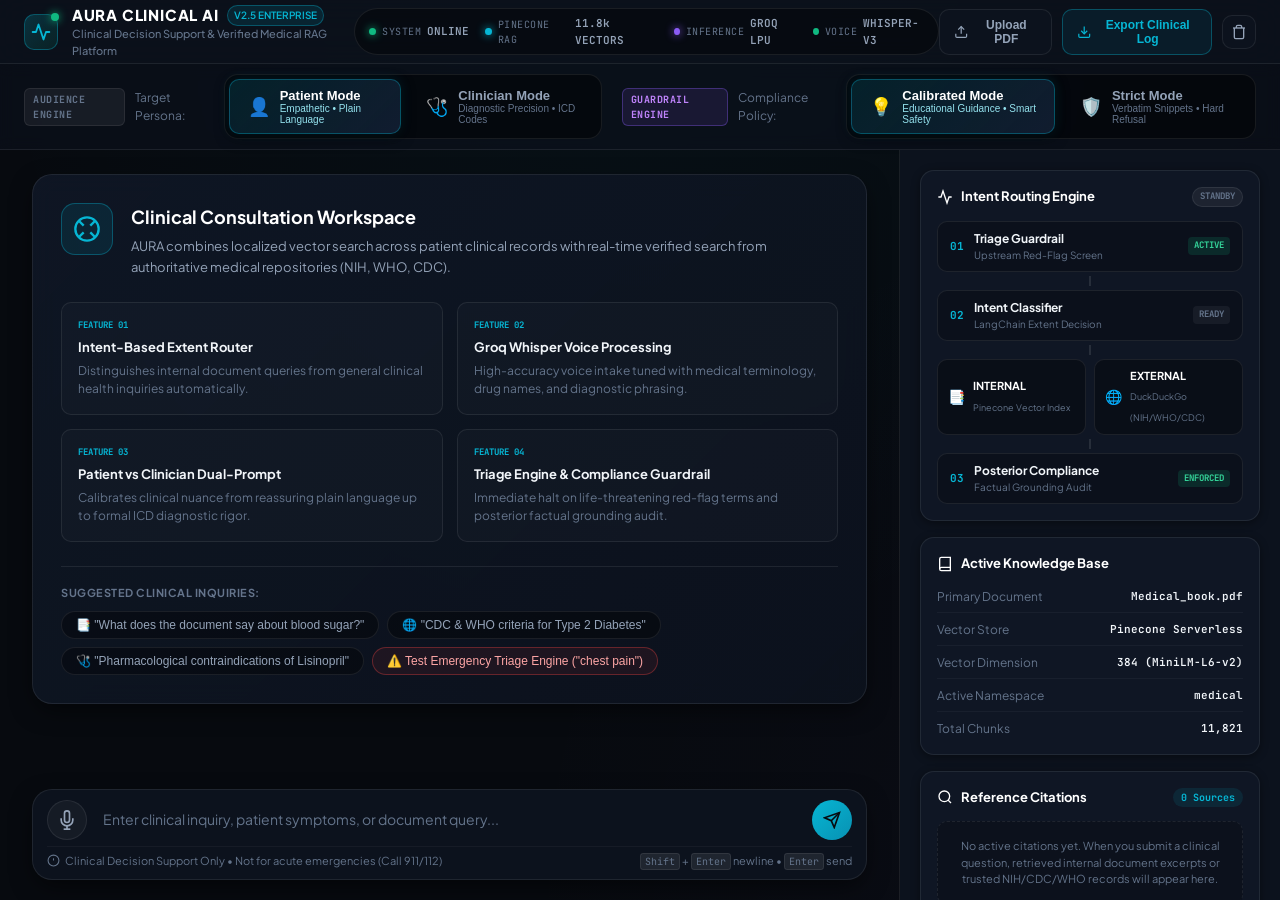
==== commit 714213ac: "feat: add user-toggleable Calibrated vs Strict compliance guardrail mode and UTF-8 console stabiliza" ====
--- a/static/index.html
+++ b/static/index.html
@@ -76,25 +76,52 @@
         ============================================================ -->
         <section class="audience-dock">
             <div class="dock-container">
-                <div class="mode-label-group">
-                    <span class="mode-badge">AUDIENCE ENGINE</span>
-                    <span class="mode-caption">Select target persona profile for contextual response calibration:</span>
-                </div>
-                <div class="segmented-control" role="tablist">
-                    <button type="button" class="segment-btn active" id="mode-patient" role="tab" aria-selected="true" data-mode="Patient">
-                        <span class="segment-icon">👤</span>
-                        <span class="segment-text">
-                            <strong>Patient Mode</strong>
-                            <small>Empathetic &bull; Jargon-Free &bull; 8th-Grade Level</small>
-                        </span>
-                    </button>
-                    <button type="button" class="segment-btn" id="mode-clinician" role="tab" aria-selected="false" data-mode="Clinician">
-                        <span class="segment-icon">🩺</span>
-                        <span class="segment-text">
-                            <strong>Clinician Mode</strong>
-                            <small>Diagnostic Precision &bull; ICD Codes &bull; Metrics</small>
-                        </span>
-                    </button>
+                <!-- Control 1: Audience Engine -->
+                <div class="dock-control-group">
+                    <div class="mode-label-group">
+                        <span class="mode-badge">AUDIENCE ENGINE</span>
+                        <span class="mode-caption">Target Persona:</span>
+                    </div>
+                    <div class="segmented-control" role="tablist">
+                        <button type="button" class="segment-btn active" id="mode-patient" role="tab" aria-selected="true" data-mode="Patient">
+                            <span class="segment-icon">👤</span>
+                            <span class="segment-text">
+                                <strong>Patient Mode</strong>
+                                <small>Empathetic &bull; Plain Language</small>
+                            </span>
+                        </button>
+                        <button type="button" class="segment-btn" id="mode-clinician" role="tab" aria-selected="false" data-mode="Clinician">
+                            <span class="segment-icon">🩺</span>
+                            <span class="segment-text">
+                                <strong>Clinician Mode</strong>
+                                <small>Diagnostic Precision &bull; ICD Codes</small>
+                            </span>
+                        </button>
+                    </div>
+                </div>
+
+                <!-- Control 2: Guardrail Engine -->
+                <div class="dock-control-group">
+                    <div class="mode-label-group">
+                        <span class="mode-badge badge-guardrail">GUARDRAIL ENGINE</span>
+                        <span class="mode-caption">Compliance Policy:</span>
+                    </div>
+                    <div class="segmented-control" role="tablist">
+                        <button type="button" class="segment-btn active" id="guardrail-calibrated" role="tab" aria-selected="true" data-guardrail="Calibrated" title="Provides safe educational treatment overviews without hard refusals">
+                            <span class="segment-icon">💡</span>
+                            <span class="segment-text">
+                                <strong>Calibrated Mode</strong>
+                                <small>Educational Guidance &bull; Smart Safety</small>
+                            </span>
+                        </button>
+                        <button type="button" class="segment-btn" id="guardrail-strict" role="tab" aria-selected="false" data-guardrail="Strict" title="Requires verbatim citation from retrieved snippets; intercepts any extrapolation">
+                            <span class="segment-icon">🛡️</span>
+                            <span class="segment-text">
+                                <strong>Strict Mode</strong>
+                                <small>Verbatim Snippets &bull; Hard Refusal</small>
+                            </span>
+                        </button>
+                    </div>
                 </div>
             </div>
         </section>
--- a/static/style.css
+++ b/static/style.css
@@ -325,6 +325,12 @@
     gap: 20px;
 }
 
+.dock-control-group {
+    display: flex;
+    align-items: center;
+    gap: 14px;
+}
+
 .mode-label-group {
     display: flex;
     align-items: center;
@@ -341,6 +347,12 @@
     border-radius: var(--radius-sm);
     color: var(--text-muted);
     letter-spacing: 0.5px;
+}
+
+.badge-guardrail {
+    background: rgba(139, 92, 246, 0.12);
+    border-color: rgba(139, 92, 246, 0.35);
+    color: #c084fc;
 }
 
 .mode-caption {
